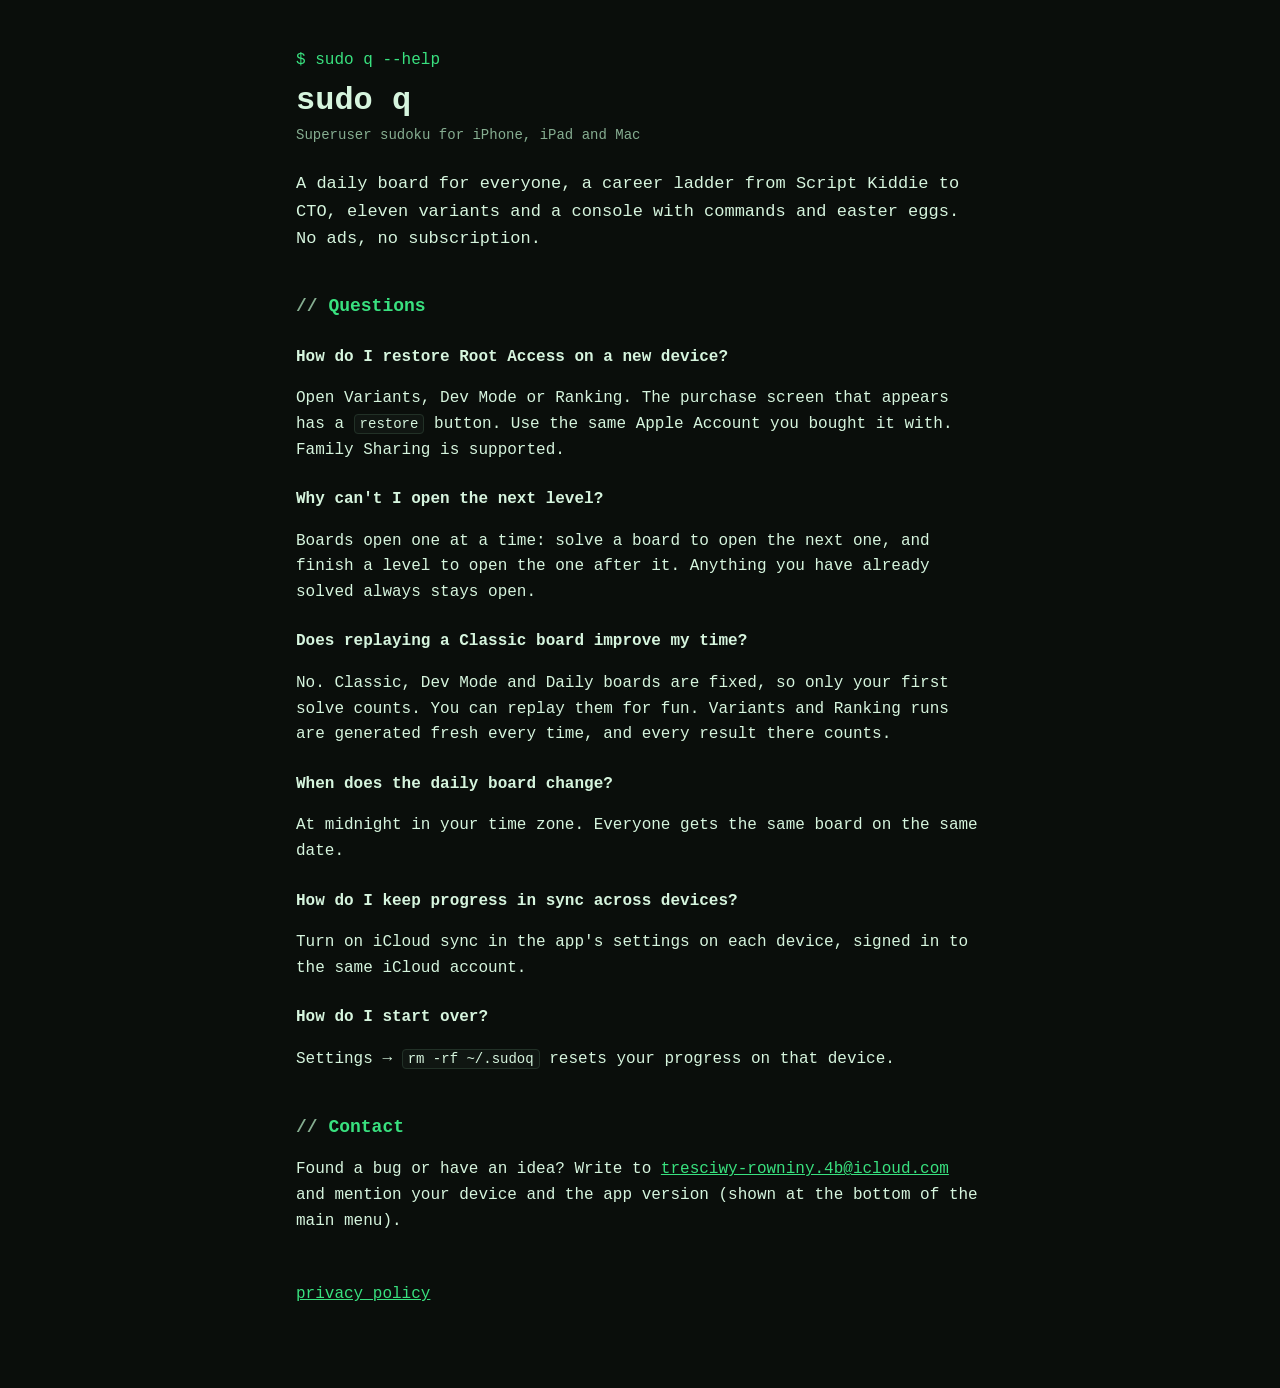
==== index.html @ 613933ad "Publish the support page and privacy policy" ====
<!doctype html>
<html lang="en">
<head>
<meta charset="utf-8">
<meta name="viewport" content="width=device-width, initial-scale=1">
<title>SudoQ Support</title>
<link rel="stylesheet" href="style.css">
</head>
<body>
<main>
  <p class="prompt">$ sudo q --help</p>
  <h1>sudo q</h1>
  <p class="meta">Superuser sudoku for iPhone, iPad and Mac</p>

  <p class="lead">A daily board for everyone, a career ladder from Script Kiddie to CTO, eleven variants and a
  console with commands and easter eggs. No ads, no subscription.</p>

  <h2>Questions</h2>

  <h3>How do I restore Root Access on a new device?</h3>
  <p>Open Variants, Dev Mode or Ranking. The purchase screen that appears has a <code>restore</code> button.
  Use the same Apple Account you bought it with. Family Sharing is supported.</p>

  <h3>Why can't I open the next level?</h3>
  <p>Boards open one at a time: solve a board to open the next one, and finish a level to open the one after it.
  Anything you have already solved always stays open.</p>

  <h3>Does replaying a Classic board improve my time?</h3>
  <p>No. Classic, Dev Mode and Daily boards are fixed, so only your first solve counts. You can replay them for fun.
  Variants and Ranking runs are generated fresh every time, and every result there counts.</p>

  <h3>When does the daily board change?</h3>
  <p>At midnight in your time zone. Everyone gets the same board on the same date.</p>

  <h3>How do I keep progress in sync across devices?</h3>
  <p>Turn on iCloud sync in the app's settings on each device, signed in to the same iCloud account.</p>

  <h3>How do I start over?</h3>
  <p>Settings → <code>rm -rf ~/.sudoq</code> resets your progress on that device.</p>

  <h2>Contact</h2>
  <p>Found a bug or have an idea? Write to <a href="mailto:tresciwy-rowniny.4b@icloud.com">tresciwy-rowniny.4b@icloud.com</a> and mention your
  device and the app version (shown at the bottom of the main menu).</p>

  <p class="nav"><a href="privacy.html">privacy policy</a></p>
</main>
</body>
</html>
---- style.css ----
/* Terminal Green, the app's default theme. */
:root {
  --background: #0a0e0b;
  --surface: #101612;
  --border: #223127;
  --text: #d6f5de;
  --dim: #86ae91;
  --accent: #39e17f;
  color-scheme: dark;
}

* { box-sizing: border-box; }

body {
  margin: 0;
  background: var(--background);
  color: var(--text);
  font: 16px/1.6 ui-monospace, "SF Mono", Menlo, Consolas, monospace;
}

main {
  max-width: 720px;
  margin: 0 auto;
  padding: 48px 16px 64px;
}

.prompt { color: var(--accent); margin: 0 0 8px; }
h1 { font-size: 32px; line-height: 1.2; margin: 0; }
h2 { font-size: 18px; margin: 40px 0 8px; color: var(--accent); }
h2::before { content: "// "; color: var(--dim); }
h3 { font-size: 16px; margin: 24px 0 4px; }
.meta { color: var(--dim); margin: 4px 0 24px; font-size: 14px; }
.lead { font-size: 17px; }
p, li { color: var(--text); }
ul { padding-left: 20px; }
li { margin-bottom: 8px; }
a { color: var(--accent); }
code {
  background: var(--surface);
  border: 1px solid var(--border);
  border-radius: 4px;
  padding: 1px 5px;
  font-size: 14px;
}
hr { border: 0; border-top: 1px solid var(--border); margin: 48px 0 0; }
.nav { margin-top: 48px; color: var(--dim); }
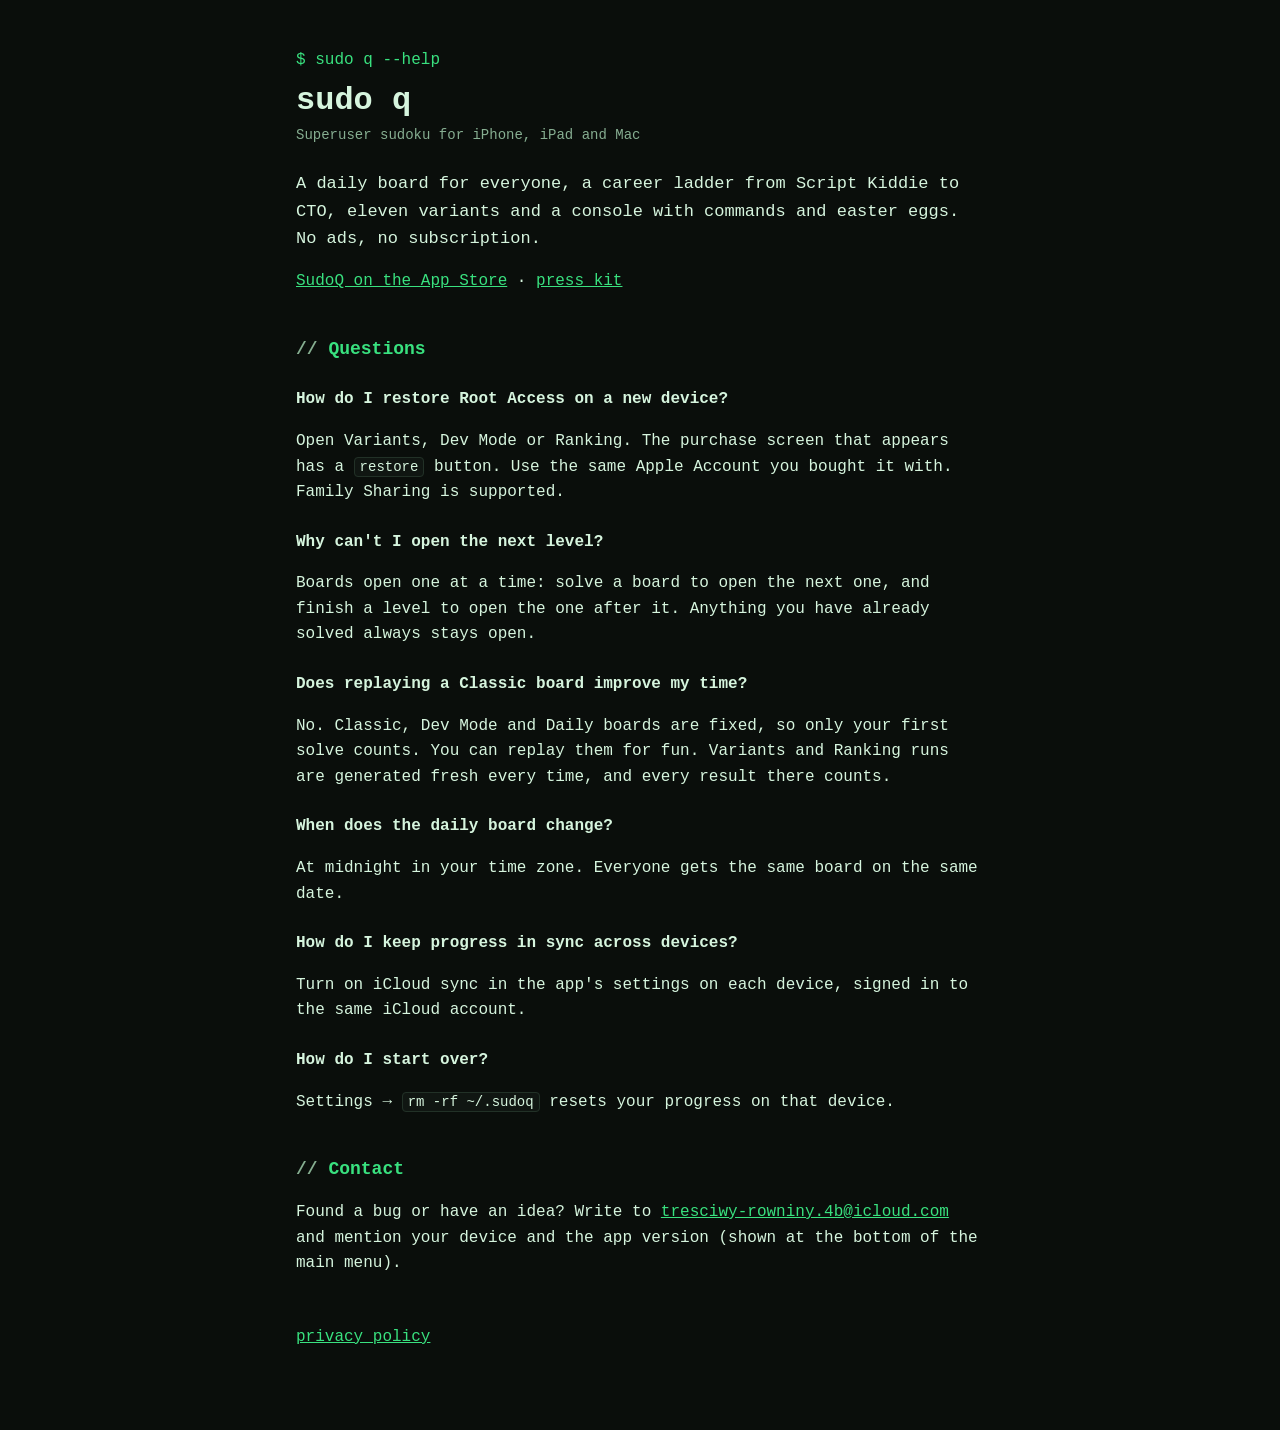
==== commit 2d7d7449: "Publish the support page and privacy policy" ====
--- a/index.html
+++ b/index.html
@@ -14,6 +14,9 @@
 
   <p class="lead">A daily board for everyone, a career ladder from Script Kiddie to CTO, eleven variants and a
   console with commands and easter eggs. No ads, no subscription.</p>
+
+  <p><a href="https://apps.apple.com/app/sudoq-sudoku-for-developers/id6821464594">SudoQ on the App Store</a> ·
+  <a href="press.html">press kit</a></p>
 
   <h2>Questions</h2>
 
